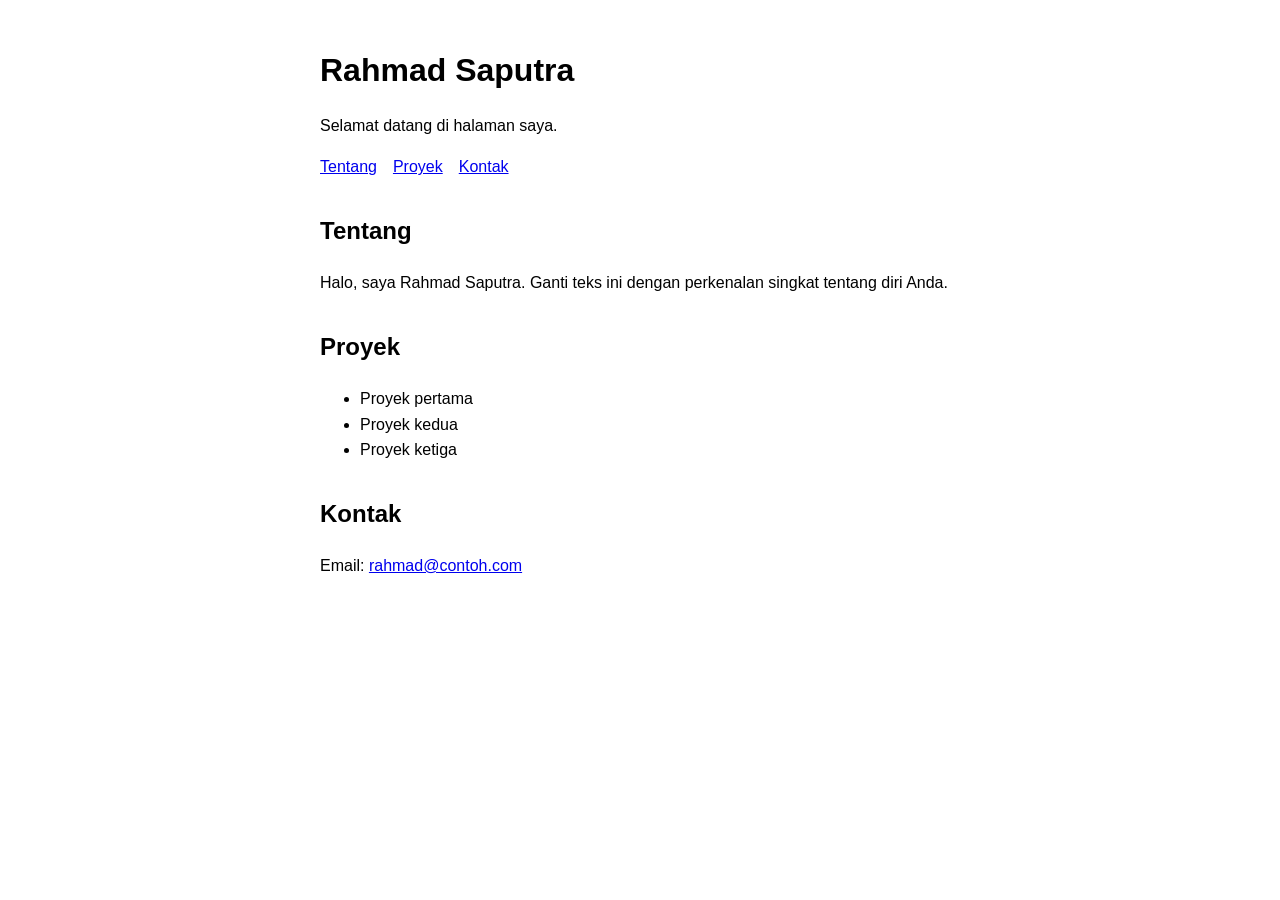
==== index.html @ 4284d1ac "Add initial HTML structure for personal webpage" ====
<!DOCTYPE html>
<html lang="id">
<head>
<meta charset="utf-8">
<meta name="viewport" content="width=device-width, initial-scale=1">
<title>Rahmad Saputra</title>
<style>
:root{color-scheme:light dark}
body{font-family:Arial,Helvetica,sans-serif;line-height:1.6;max-width:640px;margin:0 auto;padding:1.5rem}
h1{margin-bottom:.2rem}
nav a{margin-right:1rem}
section{margin-top:2rem}
</style>
</head>
<body>
<h1>Rahmad Saputra</h1>
<p>Selamat datang di halaman saya.</p>
<nav><a href="#tentang">Tentang</a><a href="#proyek">Proyek</a><a href="#kontak">Kontak</a></nav>

<section id="tentang">
<h2>Tentang</h2>
<p>Halo, saya Rahmad Saputra. Ganti teks ini dengan perkenalan singkat tentang diri Anda.</p>
</section>

<section id="proyek">
<h2>Proyek</h2>
<ul>
<li>Proyek pertama</li>
<li>Proyek kedua</li>
<li>Proyek ketiga</li>
</ul>
</section>

<section id="kontak">
<h2>Kontak</h2>
<p>Email: <a href="mailto:rahmad@contoh.com">rahmad@contoh.com</a></p>
</section>
</body>
</html>
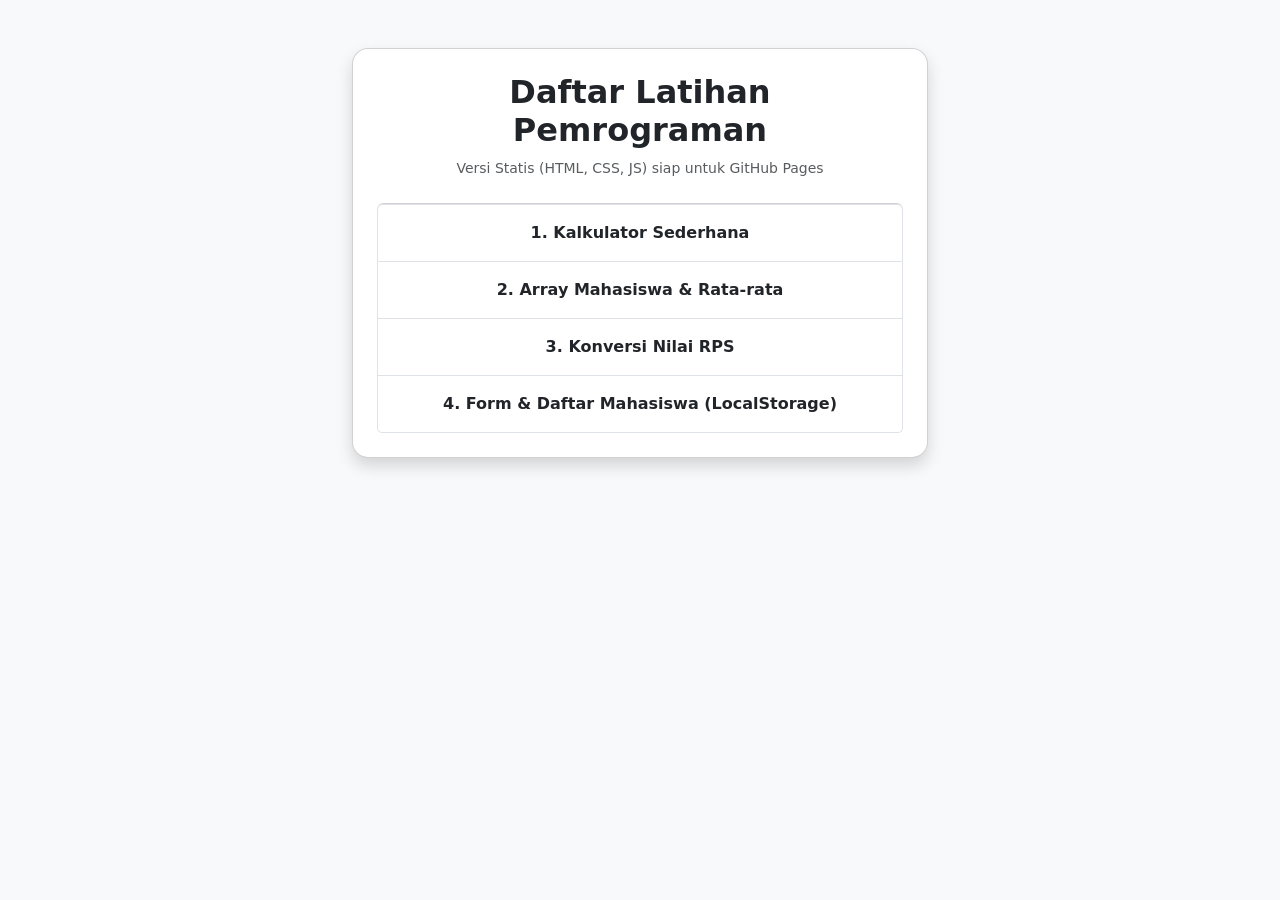
==== commit 9e38b6b0: "Add files via upload" ====
--- a/index.html
+++ b/index.html
@@ -1,39 +1,23 @@
 <!DOCTYPE html>
 <html lang="id">
 <head>
-<meta charset="utf-8">
-<meta name="viewport" content="width=device-width, initial-scale=1">
-<title>Rahmad Saputra</title>
-<style>
-:root{color-scheme:light dark}
-body{font-family:Arial,Helvetica,sans-serif;line-height:1.6;max-width:640px;margin:0 auto;padding:1.5rem}
-h1{margin-bottom:.2rem}
-nav a{margin-right:1rem}
-section{margin-top:2rem}
-</style>
+    <meta charset="UTF-8">
+    <meta name="viewport" content="width=device-width, initial-scale=1.0">
+    <title>Tugas Pemrograman (GitHub Pages)</title>
+    <link href="https://cdn.jsdelivr.net/npm/bootstrap@5.3.0/dist/css/bootstrap.min.css" rel="stylesheet">
 </head>
-<body>
-<h1>Rahmad Saputra</h1>
-<p>Selamat datang di halaman saya.</p>
-<nav><a href="#tentang">Tentang</a><a href="#proyek">Proyek</a><a href="#kontak">Kontak</a></nav>
-
-<section id="tentang">
-<h2>Tentang</h2>
-<p>Halo, saya Rahmad Saputra. Ganti teks ini dengan perkenalan singkat tentang diri Anda.</p>
-</section>
-
-<section id="proyek">
-<h2>Proyek</h2>
-<ul>
-<li>Proyek pertama</li>
-<li>Proyek kedua</li>
-<li>Proyek ketiga</li>
-</ul>
-</section>
-
-<section id="kontak">
-<h2>Kontak</h2>
-<p>Email: <a href="mailto:rahmad@contoh.com">rahmad@contoh.com</a></p>
-</section>
+<body class="bg-light">
+<div class="container mt-5" style="max-width: 600px;">
+    <div class="card shadow rounded-4 p-4 text-center">
+        <h2 class="fw-bold mb-2">Daftar Latihan Pemrograman</h2>
+        <p class="text-muted small mb-4">Versi Statis (HTML, CSS, JS) siap untuk GitHub Pages</p>
+        <div class="list-group">
+            <a href="kalkulator.html" class="list-group-item list-group-item-action py-3 fw-semibold">1. Kalkulator Sederhana</a>
+            <a href="mahasiswa_array.html" class="list-group-item list-group-item-action py-3 fw-semibold">2. Array Mahasiswa & Rata-rata</a>
+            <a href="konversi_nilai.html" class="list-group-item list-group-item-action py-3 fw-semibold">3. Konversi Nilai RPS</a>
+            <a href="mahasiswa_storage.html" class="list-group-item list-group-item-action py-3 fw-semibold">4. Form & Daftar Mahasiswa (LocalStorage)</a>
+        </div>
+    </div>
+</div>
 </body>
 </html>
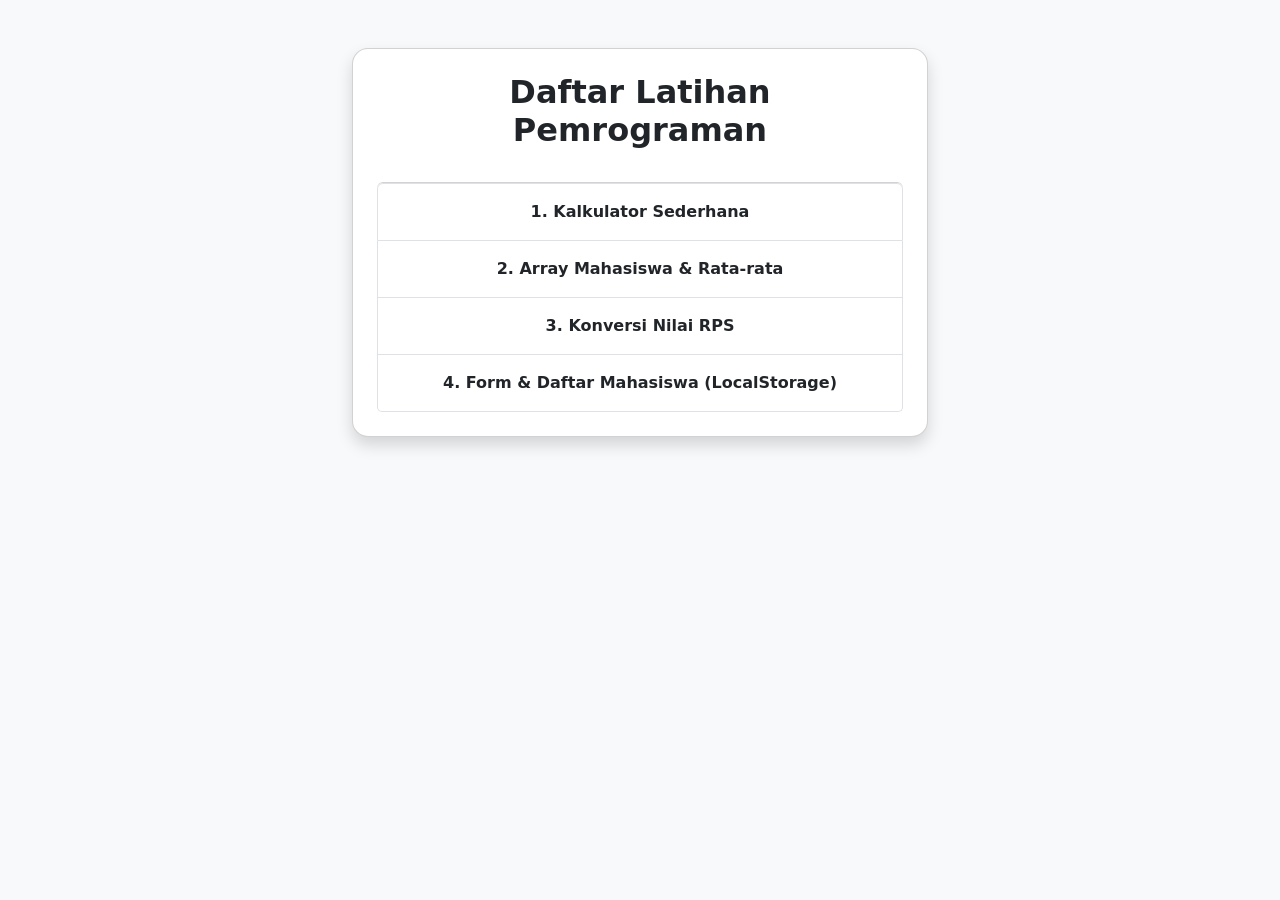
==== commit bd2707c3: "Update index.html" ====
--- a/index.html
+++ b/index.html
@@ -10,7 +10,7 @@
 <div class="container mt-5" style="max-width: 600px;">
     <div class="card shadow rounded-4 p-4 text-center">
         <h2 class="fw-bold mb-2">Daftar Latihan Pemrograman</h2>
-        <p class="text-muted small mb-4">Versi Statis (HTML, CSS, JS) siap untuk GitHub Pages</p>
+        <p class="text-muted small mb-4"></p>
         <div class="list-group">
             <a href="kalkulator.html" class="list-group-item list-group-item-action py-3 fw-semibold">1. Kalkulator Sederhana</a>
             <a href="mahasiswa_array.html" class="list-group-item list-group-item-action py-3 fw-semibold">2. Array Mahasiswa & Rata-rata</a>
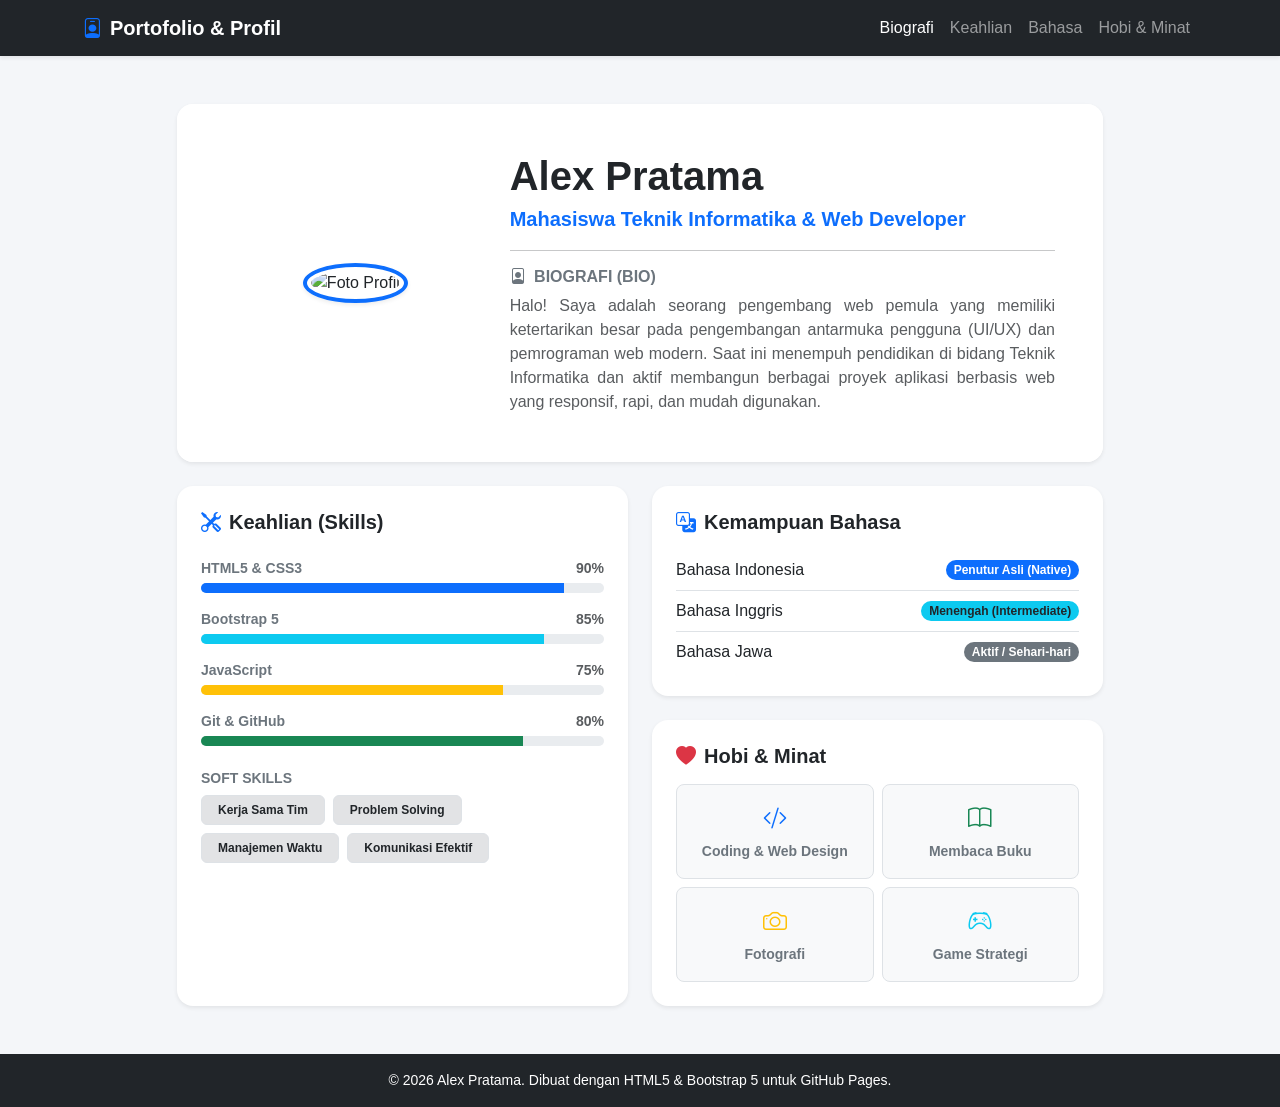
==== commit 06353456: "Add files via upload" ====
--- a/index.html
+++ b/index.html
@@ -3,21 +3,227 @@
 <head>
     <meta charset="UTF-8">
     <meta name="viewport" content="width=device-width, initial-scale=1.0">
-    <title>Tugas Pemrograman (GitHub Pages)</title>
-    <link href="https://cdn.jsdelivr.net/npm/bootstrap@5.3.0/dist/css/bootstrap.min.css" rel="stylesheet">
+    <title>Profil Pribadi - Alex Pratama</title>
+    <!-- Bootstrap 5 CSS -->
+    <link href="https://cdn.jsdelivr.net/npm/bootstrap@5.3.3/dist/css/bootstrap.min.css" rel="stylesheet">
+    <!-- Bootstrap Icons -->
+    <link rel="stylesheet" href="https://cdn.jsdelivr.net/npm/bootstrap-icons@1.11.3/font/bootstrap-icons.min.css">
+    <style>
+        body {
+            background-color: #f4f6f9;
+            font-family: 'Segoe UI', Tahoma, Geneva, Verdana, sans-serif;
+        }
+        .profile-img {
+            width: 170px;
+            height: 170px;
+            object-fit: cover;
+        }
+        .card {
+            border: none;
+            transition: transform 0.2s ease-in-out;
+        }
+        .hobby-box {
+            transition: all 0.2s ease;
+        }
+        .hobby-box:hover {
+            background-color: #e9ecef !important;
+            transform: translateY(-2px);
+        }
+    </style>
 </head>
-<body class="bg-light">
-<div class="container mt-5" style="max-width: 600px;">
-    <div class="card shadow rounded-4 p-4 text-center">
-        <h2 class="fw-bold mb-2">Daftar Latihan Pemrograman</h2>
-        <p class="text-muted small mb-4"></p>
-        <div class="list-group">
-            <a href="kalkulator.html" class="list-group-item list-group-item-action py-3 fw-semibold">1. Kalkulator Sederhana</a>
-            <a href="mahasiswa_array.html" class="list-group-item list-group-item-action py-3 fw-semibold">2. Array Mahasiswa & Rata-rata</a>
-            <a href="konversi_nilai.html" class="list-group-item list-group-item-action py-3 fw-semibold">3. Konversi Nilai RPS</a>
-            <a href="mahasiswa_storage.html" class="list-group-item list-group-item-action py-3 fw-semibold">4. Form & Daftar Mahasiswa (LocalStorage)</a>
+<body class="d-flex flex-column min-vh-100">
+
+    <!-- Navbar -->
+    <nav class="navbar navbar-expand-lg navbar-dark bg-dark shadow-sm sticky-top">
+        <div class="container">
+            <a class="navbar-brand fw-bold" href="#">
+                <i class="bi bi-person-badge me-2 text-primary"></i>Portofolio & Profil
+            </a>
+            <button class="navbar-toggler" type="button" data-bs-toggle="collapse" data-bs-target="#navbarNav">
+                <span class="navbar-toggler-icon"></span>
+            </button>
+            <div class="collapse navbar-collapse" id="navbarNav">
+                <ul class="navbar-nav ms-auto">
+                    <li class="nav-item"><a class="nav-link active" href="#bio">Biografi</a></li>
+                    <li class="nav-item"><a class="nav-link" href="#skills">Keahlian</a></li>
+                    <li class="nav-item"><a class="nav-link" href="#languages">Bahasa</a></li>
+                    <li class="nav-item"><a class="nav-link" href="#hobbies">Hobi & Minat</a></li>
+                </ul>
+            </div>
         </div>
-    </div>
-</div>
+    </nav>
+
+    <!-- Konten Utama -->
+    <main class="container my-5 flex-grow-1">
+        <div class="row justify-content-center">
+            <div class="col-lg-10">
+
+                <!-- Card Profil & Biografi -->
+                <div id="bio" class="card shadow-sm rounded-4 mb-4 overflow-hidden">
+                    <div class="card-body p-4 p-md-5 bg-white">
+                        <div class="row align-items-center">
+                            <!-- Foto Profil -->
+                            <div class="col-md-4 text-center mb-4 mb-md-0">
+                                <img src="https://images.unsplash.com/photo-1535713875002-d1d0cf377fde?auto=format&fit=crop&w=400&q=80" 
+                                     alt="Foto Profil" 
+                                     class="img-fluid rounded-circle shadow-sm border border-4 border-primary p-1 profile-img">
+                            </div>
+                            <!-- Biografi (Bio) - Tanpa Tanggal Lahir -->
+                            <div class="col-md-8 text-center text-md-start">
+                                <h1 class="fw-bold text-dark mb-1">Alex Pratama</h1>
+                                <p class="text-primary fw-semibold fs-5 mb-3">Mahasiswa Teknik Informatika & Web Developer</p>
+                                <hr>
+                                <h5 class="fw-bold text-secondary fs-6 text-uppercase mb-2">
+                                    <i class="bi bi-file-person me-1"></i> Biografi (Bio)
+                                </h5>
+                                <p class="text-muted mb-0" style="text-align: justify;">
+                                    Halo! Saya adalah seorang pengembang web pemula yang memiliki ketertarikan besar pada pengembangan antarmuka pengguna (UI/UX) dan pemrograman web modern. Saat ini menempuh pendidikan di bidang Teknik Informatika dan aktif membangun berbagai proyek aplikasi berbasis web yang responsif, rapi, dan mudah digunakan.
+                                </p>
+                            </div>
+                        </div>
+                    </div>
+                </div>
+
+                <!-- Grid Keahlian, Bahasa, & Hobi -->
+                <div class="row g-4">
+                    
+                    <!-- Kolom Kiri: Keahlian (Skills) -->
+                    <div id="skills" class="col-md-6">
+                        <div class="card shadow-sm rounded-4 h-100">
+                            <div class="card-body p-4">
+                                <h5 class="fw-bold text-dark mb-4">
+                                    <i class="bi bi-tools text-primary me-2"></i>Keahlian (Skills)
+                                </h5>
+
+                                <!-- Progress Bars -->
+                                <div class="mb-3">
+                                    <div class="d-flex justify-content-between mb-1">
+                                        <span class="fw-semibold text-secondary small">HTML5 & CSS3</span>
+                                        <span class="small text-muted fw-bold">90%</span>
+                                    </div>
+                                    <div class="progress" style="height: 10px;">
+                                        <div class="progress-bar bg-primary" role="progressbar" style="width: 90%;"></div>
+                                    </div>
+                                </div>
+
+                                <div class="mb-3">
+                                    <div class="d-flex justify-content-between mb-1">
+                                        <span class="fw-semibold text-secondary small">Bootstrap 5</span>
+                                        <span class="small text-muted fw-bold">85%</span>
+                                    </div>
+                                    <div class="progress" style="height: 10px;">
+                                        <div class="progress-bar bg-info" role="progressbar" style="width: 85%;"></div>
+                                    </div>
+                                </div>
+
+                                <div class="mb-3">
+                                    <div class="d-flex justify-content-between mb-1">
+                                        <span class="fw-semibold text-secondary small">JavaScript</span>
+                                        <span class="small text-muted fw-bold">75%</span>
+                                    </div>
+                                    <div class="progress" style="height: 10px;">
+                                        <div class="progress-bar bg-warning" role="progressbar" style="width: 75%;"></div>
+                                    </div>
+                                </div>
+
+                                <div class="mb-4">
+                                    <div class="d-flex justify-content-between mb-1">
+                                        <span class="fw-semibold text-secondary small">Git & GitHub</span>
+                                        <span class="small text-muted fw-bold">80%</span>
+                                    </div>
+                                    <div class="progress" style="height: 10px;">
+                                        <div class="progress-bar bg-success" role="progressbar" style="width: 80%;"></div>
+                                    </div>
+                                </div>
+
+                                <!-- Badges Keahlian Non-Teknis -->
+                                <h6 class="fw-bold text-secondary small text-uppercase mb-2">Soft Skills</h6>
+                                <div class="d-flex flex-wrap gap-2">
+                                    <span class="badge bg-secondary-subtle text-dark border px-3 py-2">Kerja Sama Tim</span>
+                                    <span class="badge bg-secondary-subtle text-dark border px-3 py-2">Problem Solving</span>
+                                    <span class="badge bg-secondary-subtle text-dark border px-3 py-2">Manajemen Waktu</span>
+                                    <span class="badge bg-secondary-subtle text-dark border px-3 py-2">Komunikasi Efektif</span>
+                                </div>
+                            </div>
+                        </div>
+                    </div>
+
+                    <!-- Kolom Kanan: Kemampuan Bahasa & Hobi -->
+                    <div class="col-md-6 d-flex flex-column gap-4">
+                        
+                        <!-- Kemampuan Bahasa (Language Skills) -->
+                        <div id="languages" class="card shadow-sm rounded-4">
+                            <div class="card-body p-4">
+                                <h5 class="fw-bold text-dark mb-3">
+                                    <i class="bi bi-translate text-primary me-2"></i>Kemampuan Bahasa
+                                </h5>
+                                <ul class="list-group list-group-flush">
+                                    <li class="list-group-item d-flex justify-content-between align-items-center px-0">
+                                        <span class="fw-medium">Bahasa Indonesia</span>
+                                        <span class="badge bg-primary rounded-pill">Penutur Asli (Native)</span>
+                                    </li>
+                                    <li class="list-group-item d-flex justify-content-between align-items-center px-0">
+                                        <span class="fw-medium">Bahasa Inggris</span>
+                                        <span class="badge bg-info text-dark rounded-pill">Menengah (Intermediate)</span>
+                                    </li>
+                                    <li class="list-group-item d-flex justify-content-between align-items-center px-0">
+                                        <span class="fw-medium">Bahasa Jawa</span>
+                                        <span class="badge bg-secondary rounded-pill">Aktif / Sehari-hari</span>
+                                    </li>
+                                </ul>
+                            </div>
+                        </div>
+
+                        <!-- Hobi & Minat (Hobbies & Interests) -->
+                        <div id="hobbies" class="card shadow-sm rounded-4 flex-grow-1">
+                            <div class="card-body p-4">
+                                <h5 class="fw-bold text-dark mb-3">
+                                    <i class="bi bi-heart-fill text-danger me-2"></i>Hobi & Minat
+                                </h5>
+                                <div class="row g-2">
+                                    <div class="col-6">
+                                        <div class="p-3 border rounded-3 bg-light text-center hobby-box h-100 d-flex flex-column align-items-center justify-content-center">
+                                            <i class="bi bi-code-slash fs-4 text-primary mb-1"></i>
+                                            <span class="small fw-semibold text-secondary">Coding & Web Design</span>
+                                        </div>
+                                    </div>
+                                    <div class="col-6">
+                                        <div class="p-3 border rounded-3 bg-light text-center hobby-box h-100 d-flex flex-column align-items-center justify-content-center">
+                                            <i class="bi bi-book fs-4 text-success mb-1"></i>
+                                            <span class="small fw-semibold text-secondary">Membaca Buku</span>
+                                        </div>
+                                    </div>
+                                    <div class="col-6">
+                                        <div class="p-3 border rounded-3 bg-light text-center hobby-box h-100 d-flex flex-column align-items-center justify-content-center">
+                                            <i class="bi bi-camera fs-4 text-warning mb-1"></i>
+                                            <span class="small fw-semibold text-secondary">Fotografi</span>
+                                        </div>
+                                    </div>
+                                    <div class="col-6">
+                                        <div class="p-3 border rounded-3 bg-light text-center hobby-box h-100 d-flex flex-column align-items-center justify-content-center">
+                                            <i class="bi bi-controller fs-4 text-info mb-1"></i>
+                                            <span class="small fw-semibold text-secondary">Game Strategi</span>
+                                        </div>
+                                    </div>
+                                </div>
+                            </div>
+                        </div>
+
+                    </div>
+                </div>
+
+            </div>
+        </div>
+    </main>
+
+    <!-- Footer -->
+    <footer class="bg-dark text-white text-center py-3 mt-auto">
+        <div class="container">
+            <p class="mb-0 small">&copy; 2026 Alex Pratama. Dibuat dengan HTML5 & Bootstrap 5 untuk GitHub Pages.</p>
+        </div>
+    </footer>
+
+    <!-- Bootstrap 5 JS Bundle -->
+    <script src="https://cdn.jsdelivr.net/npm/bootstrap@5.3.3/dist/js/bootstrap.bundle.min.js"></script>
 </body>
 </html>
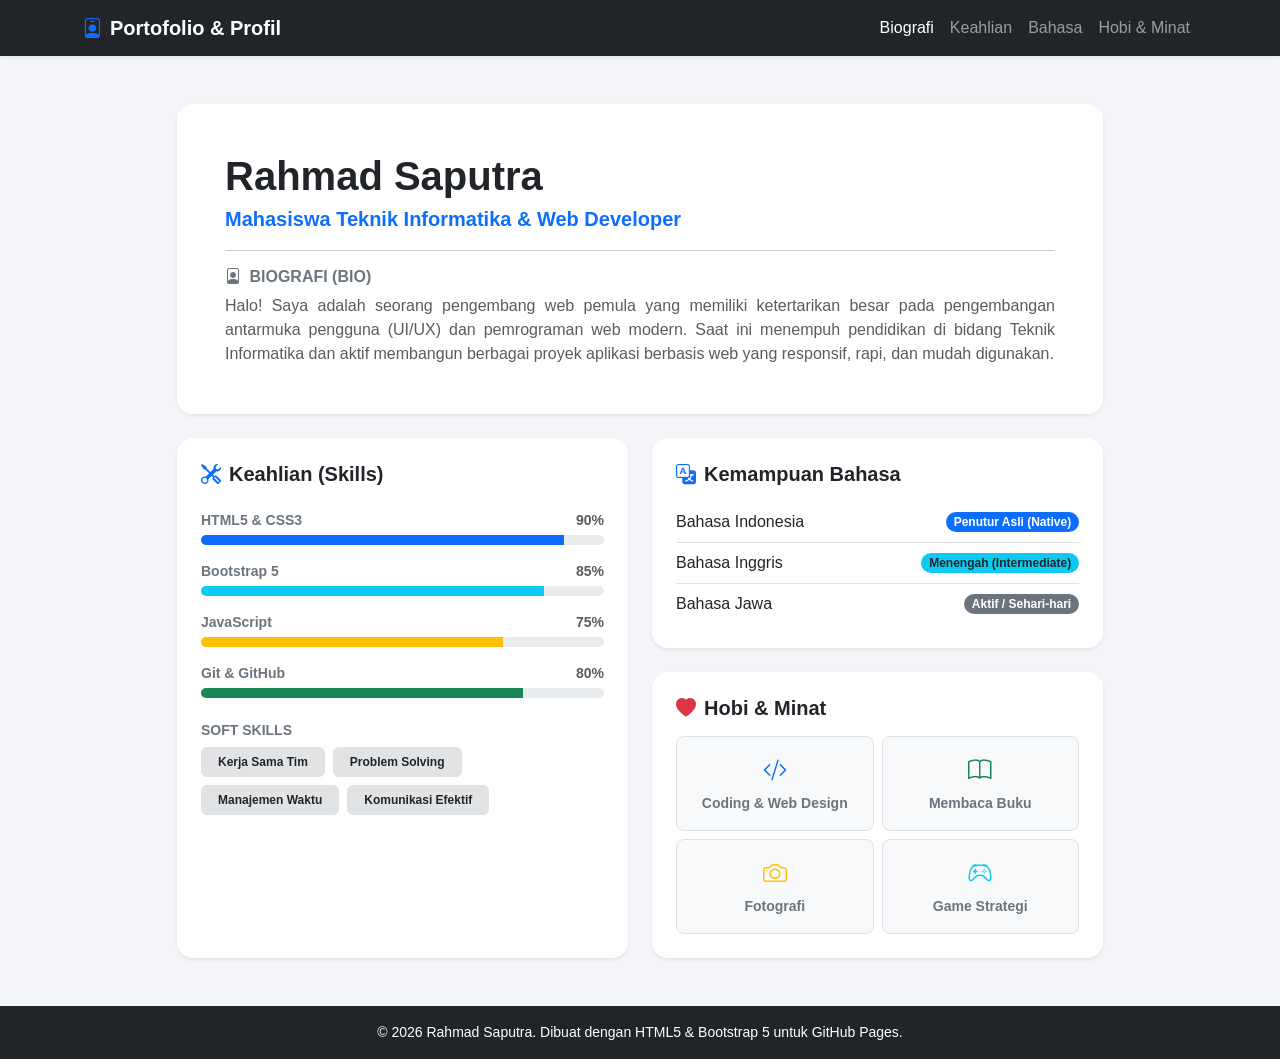
==== commit 5330de65: "Add files via upload" ====
--- a/index.html
+++ b/index.html
@@ -3,7 +3,7 @@
 <head>
     <meta charset="UTF-8">
     <meta name="viewport" content="width=device-width, initial-scale=1.0">
-    <title>Profil Pribadi - Alex Pratama</title>
+    <title>Profil Pribadi - Rahmad Saputra</title>
     <!-- Bootstrap 5 CSS -->
     <link href="https://cdn.jsdelivr.net/npm/bootstrap@5.3.3/dist/css/bootstrap.min.css" rel="stylesheet">
     <!-- Bootstrap Icons -->
@@ -12,11 +12,6 @@
         body {
             background-color: #f4f6f9;
             font-family: 'Segoe UI', Tahoma, Geneva, Verdana, sans-serif;
-        }
-        .profile-img {
-            width: 170px;
-            height: 170px;
-            object-fit: cover;
         }
         .card {
             border: none;
@@ -58,28 +53,19 @@
         <div class="row justify-content-center">
             <div class="col-lg-10">
 
-                <!-- Card Profil & Biografi -->
+                <!-- Card Profil & Biografi (Tanpa Foto Profil) -->
                 <div id="bio" class="card shadow-sm rounded-4 mb-4 overflow-hidden">
                     <div class="card-body p-4 p-md-5 bg-white">
-                        <div class="row align-items-center">
-                            <!-- Foto Profil -->
-                            <div class="col-md-4 text-center mb-4 mb-md-0">
-                                <img src="https://images.unsplash.com/photo-1535713875002-d1d0cf377fde?auto=format&fit=crop&w=400&q=80" 
-                                     alt="Foto Profil" 
-                                     class="img-fluid rounded-circle shadow-sm border border-4 border-primary p-1 profile-img">
-                            </div>
-                            <!-- Biografi (Bio) - Tanpa Tanggal Lahir -->
-                            <div class="col-md-8 text-center text-md-start">
-                                <h1 class="fw-bold text-dark mb-1">Alex Pratama</h1>
-                                <p class="text-primary fw-semibold fs-5 mb-3">Mahasiswa Teknik Informatika & Web Developer</p>
-                                <hr>
-                                <h5 class="fw-bold text-secondary fs-6 text-uppercase mb-2">
-                                    <i class="bi bi-file-person me-1"></i> Biografi (Bio)
-                                </h5>
-                                <p class="text-muted mb-0" style="text-align: justify;">
-                                    Halo! Saya adalah seorang pengembang web pemula yang memiliki ketertarikan besar pada pengembangan antarmuka pengguna (UI/UX) dan pemrograman web modern. Saat ini menempuh pendidikan di bidang Teknik Informatika dan aktif membangun berbagai proyek aplikasi berbasis web yang responsif, rapi, dan mudah digunakan.
-                                </p>
-                            </div>
+                        <div class="text-center text-md-start">
+                            <h1 class="fw-bold text-dark mb-1">Rahmad Saputra</h1>
+                            <p class="text-primary fw-semibold fs-5 mb-3">Mahasiswa Teknik Informatika & Web Developer</p>
+                            <hr>
+                            <h5 class="fw-bold text-secondary fs-6 text-uppercase mb-2">
+                                <i class="bi bi-file-person me-1"></i> Biografi (Bio)
+                            </h5>
+                            <p class="text-muted mb-0" style="text-align: justify;">
+                                Halo! Saya adalah seorang pengembang web pemula yang memiliki ketertarikan besar pada pengembangan antarmuka pengguna (UI/UX) dan pemrograman web modern. Saat ini menempuh pendidikan di bidang Teknik Informatika dan aktif membangun berbagai proyek aplikasi berbasis web yang responsif, rapi, dan mudah digunakan.
+                            </p>
                         </div>
                     </div>
                 </div>
@@ -219,7 +205,7 @@
     <!-- Footer -->
     <footer class="bg-dark text-white text-center py-3 mt-auto">
         <div class="container">
-            <p class="mb-0 small">&copy; 2026 Alex Pratama. Dibuat dengan HTML5 & Bootstrap 5 untuk GitHub Pages.</p>
+            <p class="mb-0 small">&copy; 2026 Rahmad Saputra. Dibuat dengan HTML5 & Bootstrap 5 untuk GitHub Pages.</p>
         </div>
     </footer>
 
